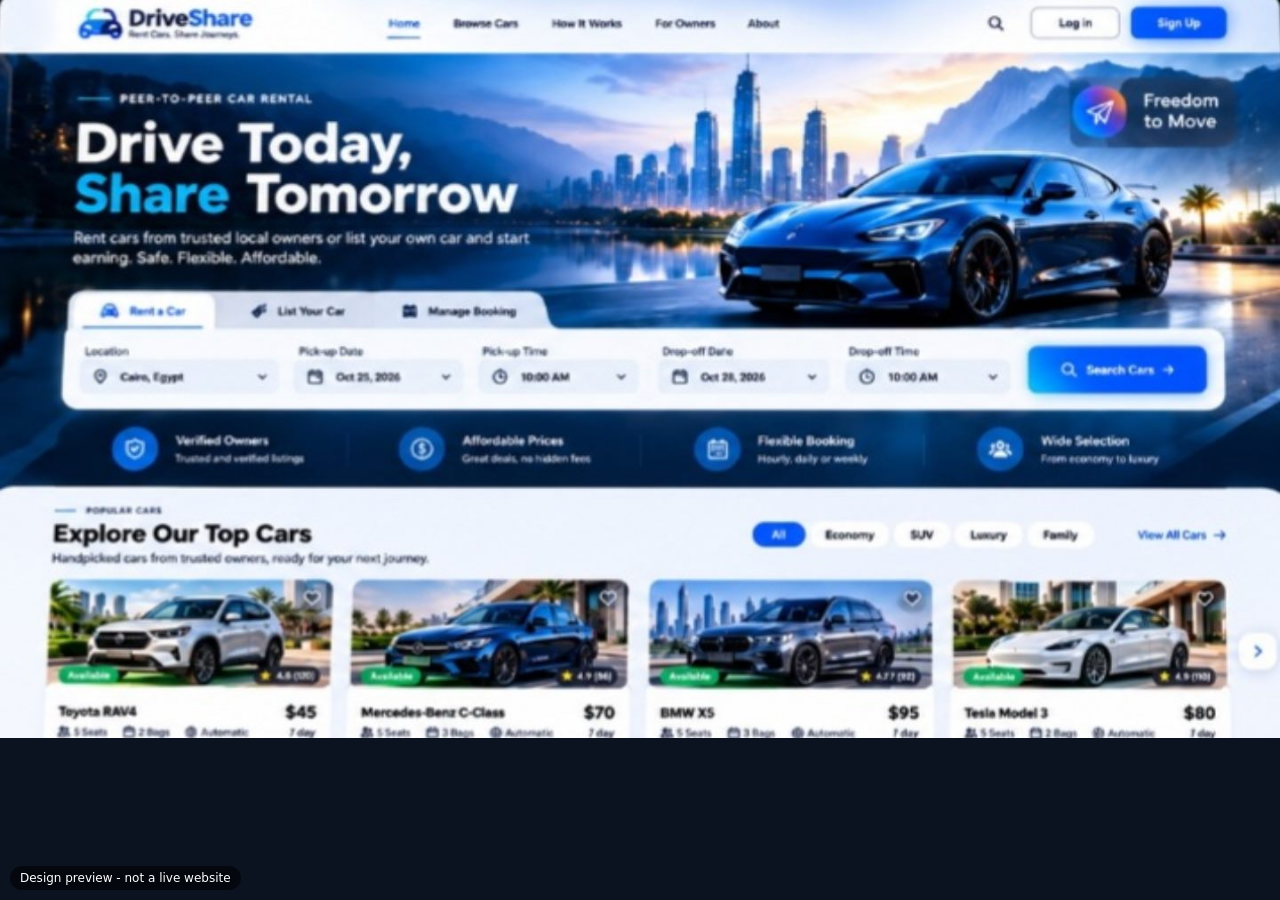
==== index.html @ 4bb9e788 "Design preview site" ====
<!doctype html>
<html lang="en"><head><meta charset="utf-8">
<meta name="viewport" content="width=device-width,initial-scale=1">
<meta name="robots" content="noindex,nofollow">
<title>DriveShare Preview</title>
<link rel="stylesheet" href="style.css">
</head><body>
<div id="stage"><img id="shot" alt="DriveShare page preview" draggable="false"><div id="spots"></div></div>
<div class="note">Design preview - not a live website</div>
<div id="toast">Preview only</div>
<script src="app.js"></script>
</body></html>
---- style.css ----
html,body{margin:0;background:#0b1220;min-height:100%}
#stage{position:relative;width:100%;max-width:1440px;margin:0 auto;line-height:0}
#shot{width:100%;height:auto;display:block;user-select:none}
#spots a{position:absolute;display:block;cursor:pointer;border-radius:6px;-webkit-tap-highlight-color:transparent}
#spots a:hover{background:rgba(37,99,235,.10)}
.note{position:fixed;left:10px;bottom:10px;font:12px/1 system-ui,sans-serif;color:#fff;background:rgba(0,0,0,.55);padding:6px 10px;border-radius:14px;pointer-events:none}
#toast{position:fixed;left:50%;bottom:48px;transform:translateX(-50%);font:14px/1 system-ui,sans-serif;background:#111827;color:#fff;padding:10px 16px;border-radius:8px;opacity:0;transition:opacity .2s;pointer-events:none}
#toast.on{opacity:1}
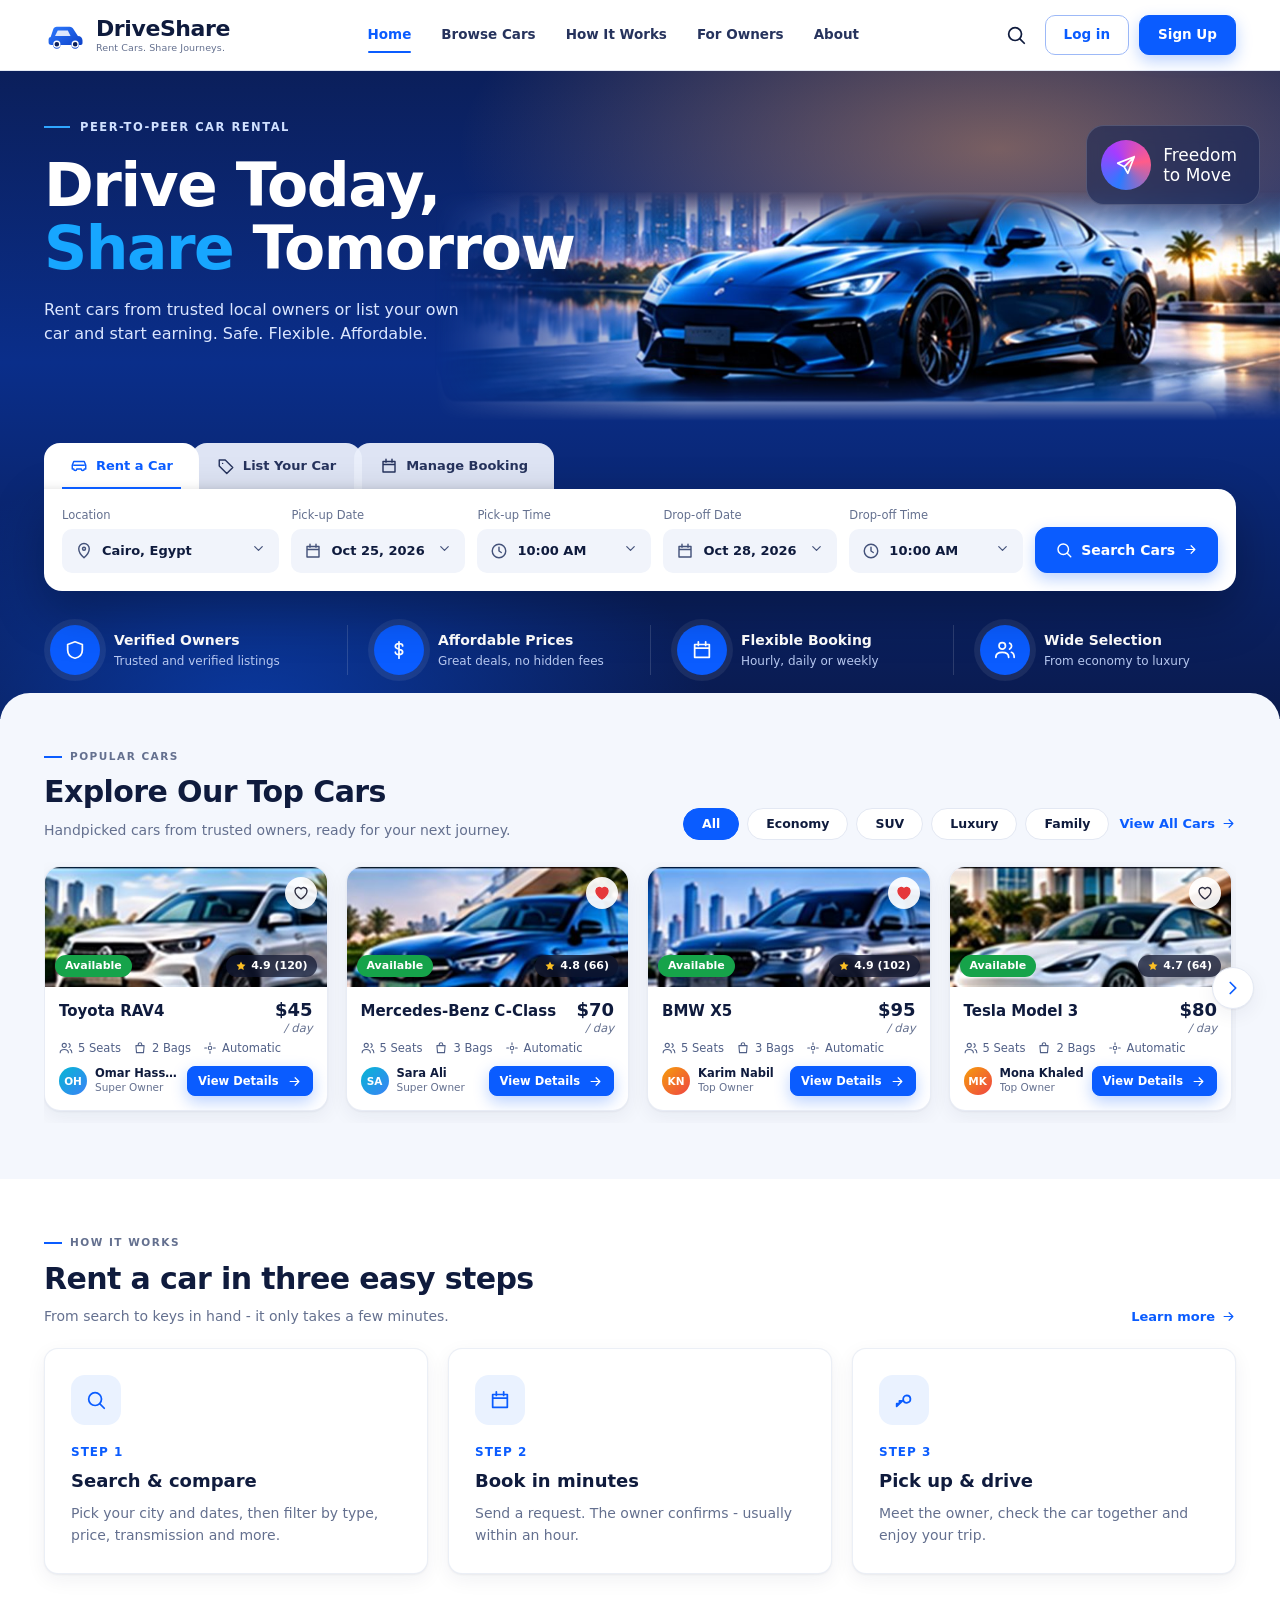
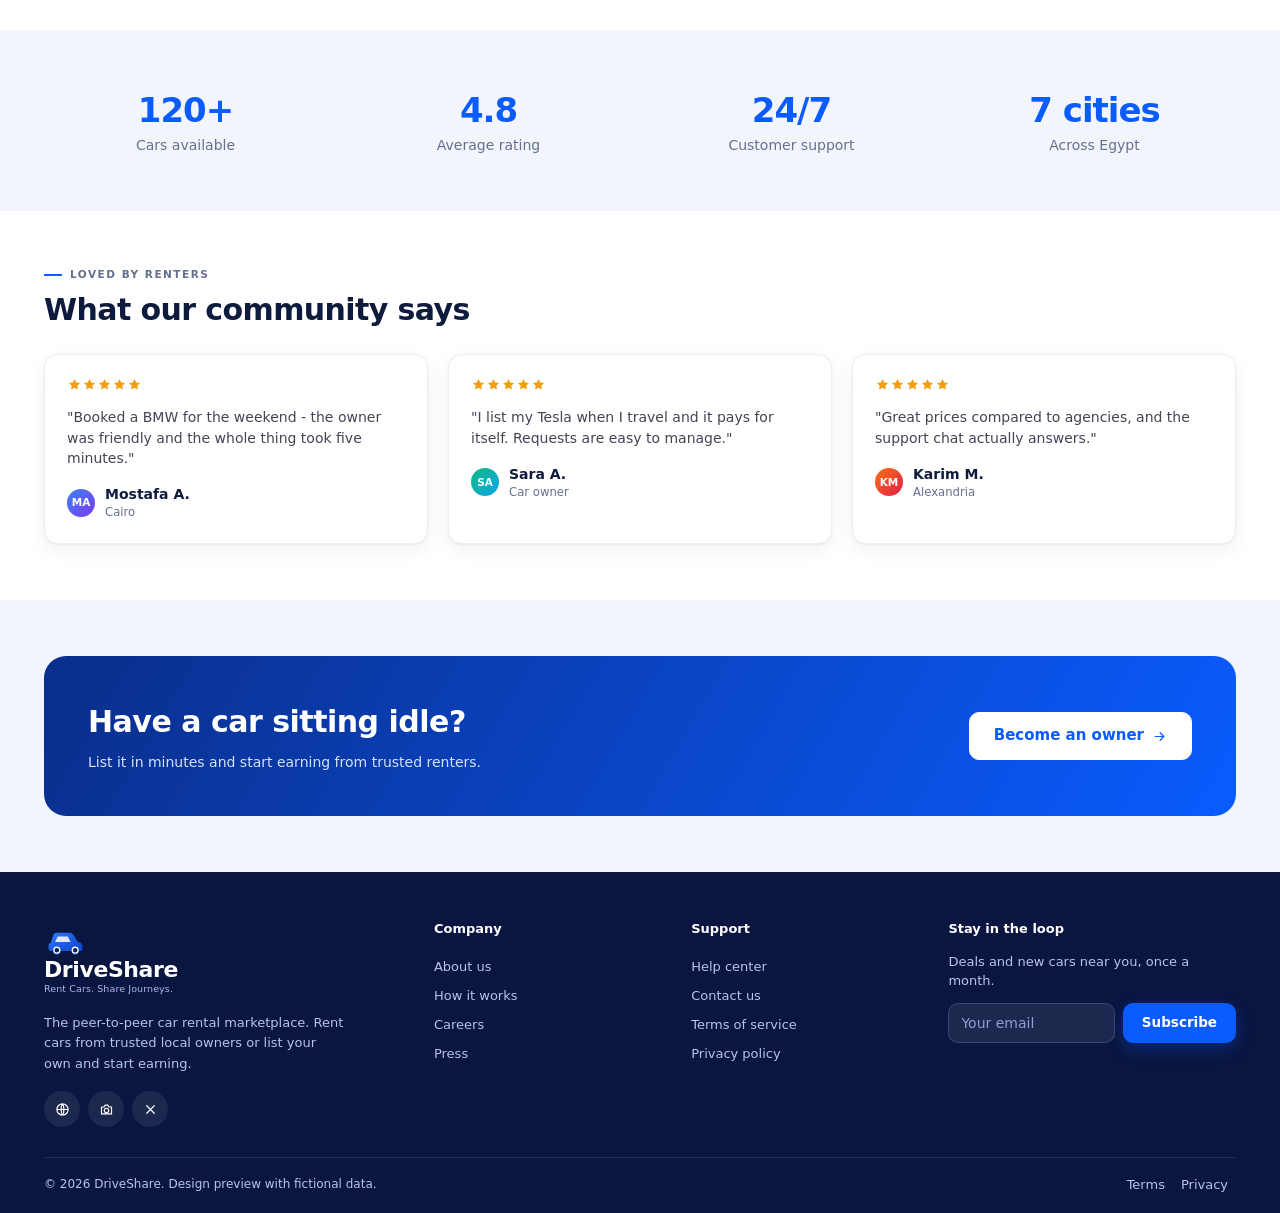
==== commit 12ed3948: "Rebuild as a working multi-page site (HTML/CSS/JS, fake data) Co-Authored-By: Claude Sonnet 5.5 <nor" ====
--- a/index.html
+++ b/index.html
@@ -1,12 +1,52 @@
 <!doctype html>
-<html lang="en"><head><meta charset="utf-8">
+<html lang="en">
+<head>
+<meta charset="utf-8">
 <meta name="viewport" content="width=device-width,initial-scale=1">
 <meta name="robots" content="noindex,nofollow">
-<title>DriveShare Preview</title>
-<link rel="stylesheet" href="style.css">
-</head><body>
-<div id="stage"><img id="shot" alt="DriveShare page preview" draggable="false"><div id="spots"></div></div>
-<div class="note">Design preview - not a live website</div>
-<div id="toast">Preview only</div>
-<script src="app.js"></script>
-</body></html>
+<title>Drive Today, Share Tomorrow | DriveShare</title>
+<meta name="description" content="Rent cars from trusted local owners or list your own car and start earning.">
+<link rel="icon" href="data:image/svg+xml,%3Csvg xmlns='http://www.w3.org/2000/svg' viewBox='0 0 32 32'%3E%3Crect width='32' height='32' rx='8' fill='%230a5cff'/%3E%3Cpath d='M6 19l2.2-6.2h15.6L26 19v4H6z' fill='%23fff'/%3E%3Ccircle cx='11' cy='23' r='2.6' fill='%230a5cff' stroke='%23fff' stroke-width='1.6'/%3E%3Ccircle cx='21' cy='23' r='2.6' fill='%230a5cff' stroke='%23fff' stroke-width='1.6'/%3E%3C/svg%3E">
+<link rel="stylesheet" href="assets/css/style.css">
+</head>
+<body data-page="home" data-layout="public" data-nav="home">
+<main id="main">
+<section class="hero"><div class="sky" aria-hidden="true"></div><div class="wrap in">
+<div class="eyebrow">PEER-TO-PEER CAR RENTAL</div>
+<h1>Drive Today,<br><em>Share</em> Tomorrow</h1>
+<p class="lead">Rent cars from trusted local owners or list your own car and start earning. Safe. Flexible. Affordable.</p>
+<div class="badge-fm" aria-hidden="true"><i><svg class="ic lg" viewBox="0 0 24 24" aria-hidden="true"><path d="M21 3L10 14M21 3l-7 18-4-7-7-4z"/></svg></i><span>Freedom<br>to Move</span></div>
+<div class="stab">
+<div class="tabs" role="tablist" aria-label="What would you like to do?">
+<button class="t on" role="tab" aria-selected="true" data-t="rent"><svg class="ic " viewBox="0 0 24 24" aria-hidden="true"><path d="M5 16H3v-5l2-5h14l2 5v5h-2M5 16a2 2 0 104 0m6 0a2 2 0 104 0M5 11h14M9 16h6"/></svg>Rent a Car</button>
+<button class="t" role="tab" aria-selected="false" data-t="list"><svg class="ic " viewBox="0 0 24 24" aria-hidden="true"><path d="M3 12V4h8l10 10-8 8zM7.5 8.5h.01"/></svg>List Your Car</button>
+<button class="t" role="tab" aria-selected="false" data-t="manage"><svg class="ic " viewBox="0 0 24 24" aria-hidden="true"><path d="M4 6h16v14H4zM4 10h16M8 3v4M16 3v4"/></svg>Manage Booking</button></div>
+<div class="sb" id="sb-rent"><form class="sbox" id="sbox" novalidate></form></div>
+<div class="sb" id="sb-list" hidden><form class="sbox" id="listform" novalidate style="grid-template-columns:1.4fr 1fr auto"><div class="fld"><label>Car make &amp; model</label><input class="inp" name="make" placeholder="e.g. Toyota Corolla"></div><div class="fld"><label>Daily price (USD)</label><input class="inp" name="price" type="number" placeholder="60"></div><button class="btn pri sbtn" type="submit">Continue <svg class="ic sm" viewBox="0 0 24 24" aria-hidden="true"><path d="M5 12h14M13 6l6 6-6 6"/></svg></button></form></div>
+<div class="sb" id="sb-manage" hidden><form class="sbox" id="manage" novalidate style="grid-template-columns:1.2fr 1.2fr auto"><div class="fld"><label>Booking reference</label><input class="inp" name="ref" placeholder="e.g. DS-2841"></div><div class="fld"><label>Last name</label><input class="inp" name="ln" placeholder="Samir"></div><button class="btn pri sbtn" type="submit">Find booking <svg class="ic sm" viewBox="0 0 24 24" aria-hidden="true"><path d="M5 12h14M13 6l6 6-6 6"/></svg></button></form></div>
+</div>
+<div class="feats">
+<div class="feat"><i><svg class="ic lg" viewBox="0 0 24 24" aria-hidden="true"><path d="M12 3l8 3v6c0 5-3.5 8-8 9-4.5-1-8-4-8-9V6z"/></svg></i><div><b>Verified Owners</b><small>Trusted and verified listings</small></div></div>
+<div class="feat"><i><svg class="ic lg" viewBox="0 0 24 24" aria-hidden="true"><path d="M12 3v18M16 7.5C16 6 14.2 5 12 5s-4 1-4 2.8c0 4.2 8 2.2 8 6.4 0 1.7-1.8 2.8-4 2.8s-4-1.1-4-2.6"/></svg></i><div><b>Affordable Prices</b><small>Great deals, no hidden fees</small></div></div>
+<div class="feat"><i><svg class="ic lg" viewBox="0 0 24 24" aria-hidden="true"><path d="M4 6h16v14H4zM4 10h16M8 3v4M16 3v4"/></svg></i><div><b>Flexible Booking</b><small>Hourly, daily or weekly</small></div></div>
+<div class="feat"><i><svg class="ic lg" viewBox="0 0 24 24" aria-hidden="true"><path d="M9 11a3.5 3.5 0 100-7 3.5 3.5 0 000 7zM2 20c0-3.5 3-5.5 7-5.5s7 2 7 5.5M17 4.5a3.5 3.5 0 010 6.5M19 14.5c2 .7 3 2.2 3 5.5"/></svg></i><div><b>Wide Selection</b><small>From economy to luxury</small></div></div></div>
+</div></section>
+<section class="sec" style="background:#f4f7fd;border-radius:30px 30px 0 0;margin-top:-26px;position:relative"><div class="wrap">
+<div class="sh"><div><div class="ey">POPULAR CARS</div><h2>Explore Our Top Cars</h2><p>Handpicked cars from trusted owners, ready for your next journey.</p></div>
+<div class="sp"><div class="chips" id="chips"><button class="chip on" data-c="All" aria-pressed="true">All</button><button class="chip" data-c="Economy" aria-pressed="false">Economy</button><button class="chip" data-c="SUV" aria-pressed="false">SUV</button><button class="chip" data-c="Luxury" aria-pressed="false">Luxury</button><button class="chip" data-c="Family" aria-pressed="false">Family</button></div><a class="lnk" href="cars.html">View All Cars <svg class="ic sm" viewBox="0 0 24 24" aria-hidden="true"><path d="M5 12h14M13 6l6 6-6 6"/></svg></a></div></div>
+<div class="car-scroll"><div class="cscroll" id="cs"></div><button class="cnext" id="cnext" aria-label="Next cars"><svg class="ic lg" viewBox="0 0 24 24" aria-hidden="true"><path d="M9 18l6-6-6-6"/></svg></button></div>
+</div></section>
+<section class="sec white"><div class="wrap"><div class="sh"><div><div class="ey">HOW IT WORKS</div><h2>Rent a car in three easy steps</h2><p>From search to keys in hand - it only takes a few minutes.</p></div><div class="sp"><a class="lnk" href="how-it-works.html">Learn more <svg class="ic sm" viewBox="0 0 24 24" aria-hidden="true"><path d="M5 12h14M13 6l6 6-6 6"/></svg></a></div></div>
+<div class="steps"><div class="card step"><i><svg class="ic lg" viewBox="0 0 24 24" aria-hidden="true"><path d="M11 18a7 7 0 100-14 7 7 0 000 14zM21 21l-5-5"/></svg></i><span class="n">STEP 1</span><h3>Search &amp; compare</h3><p>Pick your city and dates, then filter by type, price, transmission and more.</p></div><div class="card step"><i><svg class="ic lg" viewBox="0 0 24 24" aria-hidden="true"><path d="M4 6h16v14H4zM4 10h16M8 3v4M16 3v4"/></svg></i><span class="n">STEP 2</span><h3>Book in minutes</h3><p>Send a request. The owner confirms - usually within an hour.</p></div><div class="card step"><i><svg class="ic lg" viewBox="0 0 24 24"><path d="M15 7a4 4 0 11-3.8 5.2L4 19v-3h3v-3h3l1.2-1.2A4 4 0 0115 7z"/></svg></i><span class="n">STEP 3</span><h3>Pick up &amp; drive</h3><p>Meet the owner, check the car together and enjoy your trip.</p></div></div></div></section>
+<section class="sec"><div class="wrap"><div class="stats4"><div><b>120+</b><span>Cars available</span></div><div><b>4.8</b><span>Average rating</span></div><div><b>24/7</b><span>Customer support</span></div><div><b>7 cities</b><span>Across Egypt</span></div></div></div></section>
+<section class="sec white"><div class="wrap"><div class="sh"><div><div class="ey">LOVED BY RENTERS</div><h2>What our community says</h2></div></div><div class="tgrid">
+<div class="card tm"><div class="stars"><svg class="ic f sm" viewBox="0 0 24 24" aria-hidden="true"><path d="M12 3l2.7 5.7 6.3.8-4.6 4.3 1.2 6.2L12 17l-5.6 3 1.2-6.2L3 9.5l6.3-.8z"/></svg><svg class="ic f sm" viewBox="0 0 24 24" aria-hidden="true"><path d="M12 3l2.7 5.7 6.3.8-4.6 4.3 1.2 6.2L12 17l-5.6 3 1.2-6.2L3 9.5l6.3-.8z"/></svg><svg class="ic f sm" viewBox="0 0 24 24" aria-hidden="true"><path d="M12 3l2.7 5.7 6.3.8-4.6 4.3 1.2 6.2L12 17l-5.6 3 1.2-6.2L3 9.5l6.3-.8z"/></svg><svg class="ic f sm" viewBox="0 0 24 24" aria-hidden="true"><path d="M12 3l2.7 5.7 6.3.8-4.6 4.3 1.2 6.2L12 17l-5.6 3 1.2-6.2L3 9.5l6.3-.8z"/></svg><svg class="ic f sm" viewBox="0 0 24 24" aria-hidden="true"><path d="M12 3l2.7 5.7 6.3.8-4.6 4.3 1.2 6.2L12 17l-5.6 3 1.2-6.2L3 9.5l6.3-.8z"/></svg></div><p style="margin-top:10px">"Booked a BMW for the weekend - the owner was friendly and the whole thing took five minutes."</p><div class="w"><span class="av s" style="background:linear-gradient(135deg,#3b82f6,#7c3aed)">MA</span><div><b>Mostafa A.</b><small>Cairo</small></div></div></div>
+<div class="card tm"><div class="stars"><svg class="ic f sm" viewBox="0 0 24 24" aria-hidden="true"><path d="M12 3l2.7 5.7 6.3.8-4.6 4.3 1.2 6.2L12 17l-5.6 3 1.2-6.2L3 9.5l6.3-.8z"/></svg><svg class="ic f sm" viewBox="0 0 24 24" aria-hidden="true"><path d="M12 3l2.7 5.7 6.3.8-4.6 4.3 1.2 6.2L12 17l-5.6 3 1.2-6.2L3 9.5l6.3-.8z"/></svg><svg class="ic f sm" viewBox="0 0 24 24" aria-hidden="true"><path d="M12 3l2.7 5.7 6.3.8-4.6 4.3 1.2 6.2L12 17l-5.6 3 1.2-6.2L3 9.5l6.3-.8z"/></svg><svg class="ic f sm" viewBox="0 0 24 24" aria-hidden="true"><path d="M12 3l2.7 5.7 6.3.8-4.6 4.3 1.2 6.2L12 17l-5.6 3 1.2-6.2L3 9.5l6.3-.8z"/></svg><svg class="ic f sm" viewBox="0 0 24 24" aria-hidden="true"><path d="M12 3l2.7 5.7 6.3.8-4.6 4.3 1.2 6.2L12 17l-5.6 3 1.2-6.2L3 9.5l6.3-.8z"/></svg></div><p style="margin-top:10px">"I list my Tesla when I travel and it pays for itself. Requests are easy to manage."</p><div class="w"><span class="av s" style="background:linear-gradient(135deg,#10b981,#0ea5e9)">SA</span><div><b>Sara A.</b><small>Car owner</small></div></div></div>
+<div class="card tm"><div class="stars"><svg class="ic f sm" viewBox="0 0 24 24" aria-hidden="true"><path d="M12 3l2.7 5.7 6.3.8-4.6 4.3 1.2 6.2L12 17l-5.6 3 1.2-6.2L3 9.5l6.3-.8z"/></svg><svg class="ic f sm" viewBox="0 0 24 24" aria-hidden="true"><path d="M12 3l2.7 5.7 6.3.8-4.6 4.3 1.2 6.2L12 17l-5.6 3 1.2-6.2L3 9.5l6.3-.8z"/></svg><svg class="ic f sm" viewBox="0 0 24 24" aria-hidden="true"><path d="M12 3l2.7 5.7 6.3.8-4.6 4.3 1.2 6.2L12 17l-5.6 3 1.2-6.2L3 9.5l6.3-.8z"/></svg><svg class="ic f sm" viewBox="0 0 24 24" aria-hidden="true"><path d="M12 3l2.7 5.7 6.3.8-4.6 4.3 1.2 6.2L12 17l-5.6 3 1.2-6.2L3 9.5l6.3-.8z"/></svg><svg class="ic f sm" viewBox="0 0 24 24" aria-hidden="true"><path d="M12 3l2.7 5.7 6.3.8-4.6 4.3 1.2 6.2L12 17l-5.6 3 1.2-6.2L3 9.5l6.3-.8z"/></svg></div><p style="margin-top:10px">"Great prices compared to agencies, and the support chat actually answers."</p><div class="w"><span class="av s" style="background:linear-gradient(135deg,#f97316,#e11d48)">KM</span><div><b>Karim M.</b><small>Alexandria</small></div></div></div></div></div></section>
+<section class="sec"><div class="wrap"><div class="cta"><div><h2>Have a car sitting idle?</h2><p>List it in minutes and start earning from trusted renters.</p></div><a class="btn lg" href="owners.html">Become an owner <svg class="ic sm" viewBox="0 0 24 24" aria-hidden="true"><path d="M5 12h14M13 6l6 6-6 6"/></svg></a></div></div></section>
+</main>
+<script src="assets/js/data.js"></script>
+<script src="assets/js/app.js"></script>
+<script src="assets/js/pages.js"></script>
+</body>
+</html>
--- a/assets/css/style.css
+++ b/assets/css/style.css
@@ -0,0 +1,278 @@
+:root{--blue:#0a5cff;--blue2:#2f7bff;--navy:#0a1a4d;--navy2:#0d2468;--ink:#0f1b3d;--muted:#64708f;--line:#e3e8f3;--bg:#f2f5fc;--card:#fff;--green:#16a34a;--red:#e5383b;--amber:#f59e0b;--r:14px;--sh:0 1px 2px rgba(16,27,61,.05),0 6px 20px rgba(16,27,61,.06);--font:"Segoe UI",Inter,system-ui,-apple-system,Roboto,Helvetica,Arial,sans-serif}
+*{box-sizing:border-box}html{-webkit-text-size-adjust:100%}
+body{margin:0;font:14px/1.45 var(--font);color:var(--ink);background:var(--bg);min-height:100vh;display:flex;flex-direction:column}
+a{color:inherit;text-decoration:none}img{max-width:100%;display:block}button{font:inherit;color:inherit;cursor:pointer}
+input,select,textarea{font:inherit;color:inherit}
+h1,h2,h3,h4,p{margin:0}
+.ic{width:18px;height:18px;flex:none;stroke:currentColor;fill:none;stroke-width:1.9;stroke-linecap:round;stroke-linejoin:round}
+.ic.f{fill:currentColor;stroke:none;color:#f59e0b}.ic.sm{width:15px;height:15px}.ic.lg{width:22px;height:22px}
+:focus-visible{outline:2px solid var(--blue);outline-offset:2px}
+.sr{position:absolute;width:1px;height:1px;overflow:hidden;clip:rect(0 0 0 0)}
+.wrap{width:100%;max-width:1240px;margin:0 auto;padding:0 24px}
+main{flex:1}
+/* buttons */
+.btn{display:inline-flex;align-items:center;justify-content:center;gap:8px;height:40px;padding:0 18px;border-radius:10px;border:1px solid var(--line);background:#fff;font-weight:600;font-size:13.5px;transition:.15s;white-space:nowrap}
+.btn:hover{border-color:#c6d2ee;background:#f7f9ff;transform:translateY(-1px)}.btn:active{transform:none}
+.btn.pri{background:var(--blue);border-color:var(--blue);color:#fff;box-shadow:0 6px 16px rgba(10,92,255,.28)}.btn.pri:hover{background:#064ee0}
+.btn.out{border-color:#9db9f7;color:var(--blue);background:#fff}.btn.out:hover{background:#eef4ff}
+.btn.dng{background:#fff0f0;border-color:#ffc9c9;color:var(--red)}.btn.dng:hover{background:#ffe3e3}
+.btn.sm{height:32px;padding:0 12px;font-size:12.5px;border-radius:8px}.btn.lg{height:48px;font-size:15px;padding:0 24px}.btn.blk{width:100%}
+.btn[disabled],.btn.dis{opacity:.5;pointer-events:none}
+.ibtn{width:38px;height:38px;border-radius:10px;border:0;background:transparent;display:grid;place-items:center;position:relative;transition:.15s;color:inherit}.ibtn:hover{background:rgba(120,140,190,.16)}
+.dot{position:absolute;top:7px;right:8px;width:8px;height:8px;border-radius:50%;background:var(--red);border:2px solid #fff}
+.pill{display:inline-flex;align-items:center;gap:6px;padding:3px 10px;border-radius:99px;font-size:12px;font-weight:600}
+.pill.green{background:#e6f8ec;color:#15803d}.pill.amber{background:#fff4dc;color:#b45309}.pill.blue{background:#e6efff;color:#0a4fd6}.pill.red{background:#ffe9e9;color:#c62828}.pill.gray{background:#eceff6;color:#5a6785}
+.card{background:var(--card);border-radius:var(--r);box-shadow:var(--sh);border:1px solid rgba(227,232,243,.7)}
+.logo{display:flex;align-items:center;gap:8px;font-weight:800;line-height:1}.logo b{font-size:22px;letter-spacing:-.4px;display:block}.logo small{display:block;font-size:9.5px;font-weight:500;color:var(--muted);margin-top:3px;letter-spacing:.1px}
+.logo svg{width:44px;height:32px}
+.logo.w b{color:#fff}.logo.w small{color:#a9bbe8}
+/* forms */
+.fld{display:flex;flex-direction:column;gap:6px;min-width:0}.fld>label,.lbl{font-size:12px;color:var(--muted);font-weight:500}
+.inp,.sel{width:100%;height:42px;border:1px solid var(--line);border-radius:10px;background:#fff;padding:0 12px;transition:.15s;outline:0}
+textarea.inp{height:auto;padding:10px 12px;resize:vertical;min-height:90px}
+.inp:focus,.sel:focus{border-color:var(--blue);box-shadow:0 0 0 3px rgba(10,92,255,.14)}
+.sel{appearance:none;-webkit-appearance:none;padding-right:34px;background:#fff url("data:image/svg+xml,%3Csvg xmlns='http://www.w3.org/2000/svg' width='14' height='14' viewBox='0 0 24 24' fill='none' stroke='%2364708f' stroke-width='2.4' stroke-linecap='round' stroke-linejoin='round'%3E%3Cpath d='m6 9 6 6 6-6'/%3E%3C/svg%3E") no-repeat right 12px center;cursor:pointer}
+.inp.err,.sel.err{border-color:var(--red);box-shadow:0 0 0 3px rgba(229,56,61,.12)}
+.ferr{color:var(--red);font-size:12px;min-height:0}
+.fok{color:var(--green);font-size:12px}
+.fgrid{display:grid;grid-template-columns:1fr 1fr;gap:14px}
+.chk{display:flex;align-items:center;gap:9px;cursor:pointer;font-size:13px;user-select:none}
+.chk input{appearance:none;-webkit-appearance:none;width:17px;height:17px;border:1.5px solid #b7c3e0;border-radius:5px;background:#fff;display:grid;place-items:center;margin:0;cursor:pointer;transition:.12s;flex:none}
+.chk input:checked{background:var(--blue);border-color:var(--blue)}.chk input:checked::after{content:"";width:9px;height:5px;border:2px solid #fff;border-top:0;border-right:0;transform:rotate(-45deg) translate(1px,-1px)}
+.chk .n{margin-left:auto;color:#9aa5c0;font-size:12px}
+.sw{position:relative;width:42px;height:24px;flex:none}.sw input{position:absolute;inset:0;opacity:0;cursor:pointer;margin:0;z-index:1}
+.sw i{position:absolute;inset:0;background:#cdd5e8;border-radius:99px;transition:.2s}.sw i::after{content:"";position:absolute;left:3px;top:3px;width:18px;height:18px;border-radius:50%;background:#fff;transition:.2s;box-shadow:0 1px 3px rgba(0,0,0,.25)}
+.sw input:checked+i{background:var(--blue)}.sw input:checked+i::after{transform:translateX(18px)}
+.sw input:focus-visible+i{outline:2px solid var(--blue);outline-offset:2px}
+/* public header */
+.hdr{position:sticky;top:0;z-index:50;background:rgba(255,255,255,.96);backdrop-filter:blur(8px);border-bottom:1px solid var(--line)}
+.hdr .wrap{display:flex;align-items:center;gap:28px;height:70px}
+.nav{display:flex;gap:30px;margin:0 auto;font-weight:600;font-size:13.5px}
+.nav a{position:relative;padding:24px 0;color:#26335d;transition:.15s}.nav a:hover{color:var(--blue)}
+.nav a.on{color:var(--blue)}.nav a.on::after{content:"";position:absolute;left:0;right:0;bottom:16px;height:2px;background:var(--blue);border-radius:2px}
+.hact{display:flex;align-items:center;gap:10px}
+.hsearch{position:relative;width:300px}.hsearch .inp{height:38px;border-radius:10px;background:#eef2fb;border-color:transparent;padding-left:38px;font-size:13px}.hsearch>span{position:absolute;left:12px;top:0;bottom:0;display:flex;align-items:center;color:#52608a;pointer-events:none;z-index:1}
+.sug{position:absolute;left:0;right:0;top:44px;background:#fff;border:1px solid var(--line);border-radius:12px;box-shadow:0 14px 40px rgba(16,27,61,.18);z-index:80;overflow:hidden;display:none;min-width:300px}
+.sug.on{display:block}.sug a,.sug .em{display:flex;align-items:center;gap:10px;padding:10px 14px;font-size:13px}.sug a:hover,.sug a.hl{background:#eef4ff}.sug .em{color:var(--muted)}.sug small{margin-left:auto;color:var(--muted)}.sug h6{margin:0;padding:8px 14px 2px;font-size:11px;text-transform:uppercase;color:#8a96b3;letter-spacing:.5px}
+.me{display:flex;align-items:center;gap:10px;padding:4px 6px;border-radius:10px;border:0;background:transparent;text-align:left}.me:hover{background:#f0f4fc}
+.me b{display:block;font-size:13px;line-height:1.15}.me small{display:block;font-size:11px;color:var(--muted)}
+.av{width:38px;height:38px;border-radius:50%;display:grid;place-items:center;color:#fff;font-weight:700;font-size:13px;flex:none;background:linear-gradient(135deg,#3b82f6,#7c3aed)}
+.av.s{width:28px;height:28px;font-size:10.5px}.av.l{width:64px;height:64px;font-size:22px}
+.pop{position:absolute;right:0;top:48px;width:260px;background:#fff;border:1px solid var(--line);border-radius:14px;box-shadow:0 14px 40px rgba(16,27,61,.18);z-index:90;display:none;overflow:hidden;color:var(--ink)}
+.pop.on{display:block;animation:pop .14s ease}@keyframes pop{from{opacity:0;transform:translateY(-4px)}}
+.pop a,.pop button.mi{display:flex;align-items:center;gap:10px;width:100%;padding:10px 14px;border:0;background:none;text-align:left;font-size:13px}.pop a:hover,.pop button.mi:hover{background:#f0f4fc}
+.pop hr{border:0;border-top:1px solid var(--line);margin:4px 0}
+.pop .ph{padding:12px 14px;font-weight:700;display:flex;justify-content:space-between}
+.pop .nt{display:flex;gap:10px;padding:10px 14px;font-size:13px;border-top:1px solid var(--line);cursor:pointer}.pop .nt:hover{background:#f6f8fe}.pop .nt.un{background:#f1f6ff}.pop .nt small{display:block;color:var(--muted);font-size:11.5px}
+.rel{position:relative}
+.burger{display:none}
+/* hero */
+.hero{position:relative;color:#fff;background:linear-gradient(180deg,#0b1f5b 0%,#0a2e8a 45%,#0a1a4d 100%);overflow:hidden;isolation:isolate}
+.hero::before{content:"";position:absolute;inset:0;background:radial-gradient(900px 380px at 78% 12%,rgba(255,168,92,.45),transparent 60%),radial-gradient(700px 400px at 20% 100%,rgba(10,92,255,.45),transparent 65%);z-index:-2}
+.hero .sky{position:absolute;right:0;top:120px;width:66%;aspect-ratio:3.68/1;z-index:-1;background:url(../img/hero-car.jpg) center/100% 100% no-repeat;-webkit-mask-image:linear-gradient(90deg,transparent 0,#000 30%),linear-gradient(180deg,transparent 0,#000 18%,#000 80%,transparent 100%);-webkit-mask-composite:source-in;mask-image:linear-gradient(90deg,transparent 0,#000 30%),linear-gradient(180deg,transparent 0,#000 18%,#000 80%,transparent 100%);mask-composite:intersect}
+.hero .in{padding-top:48px;min-height:540px;position:relative}
+.eyebrow{display:flex;align-items:center;gap:10px;font-size:11.5px;letter-spacing:1.5px;font-weight:700;color:#cfe0ff;margin-bottom:18px}.eyebrow::before{content:"";width:26px;height:2px;background:#2fa6ff}
+.hero h1{font-size:60px;line-height:1.05;letter-spacing:-1.5px;font-weight:800;max-width:620px}.hero h1 em{font-style:normal;color:#17a6ff}
+.hero p.lead{margin-top:18px;max-width:430px;font-size:16px;color:#dbe6ff;line-height:1.55}
+.badge-fm{position:absolute;right:0;top:54px;display:flex;align-items:center;gap:12px;background:rgba(17,33,82,.55);border:1px solid rgba(255,255,255,.16);backdrop-filter:blur(8px);padding:14px 22px 14px 14px;border-radius:18px;font-size:17px;line-height:1.2;font-weight:500}
+.badge-fm i{width:50px;height:50px;border-radius:50%;background:conic-gradient(from 200deg,#2d7bff,#a63cff,#ff5c8a,#2d7bff);display:grid;place-items:center}
+.stab{position:relative;margin-top:96px}
+.tabs{display:flex}.tabs .t{display:flex;align-items:center;gap:8px;padding:0 26px;height:46px;border:0;background:rgba(235,241,252,.94);color:#26335d;font-weight:600;font-size:13px;border-radius:16px 16px 0 0;margin-right:-8px;transition:.15s;box-shadow:inset 0 -8px 12px -10px rgba(0,0,0,.18)}
+.tabs .t:hover{background:#fff}.tabs .t.on{background:#fff;color:var(--blue);z-index:2;position:relative}.tabs .t.on::after{content:"";position:absolute;left:18px;right:18px;bottom:0;height:2px;background:var(--blue)}
+.sbox{background:#fff;border-radius:0 18px 18px 18px;padding:18px 18px 18px;display:grid;grid-template-columns:1.25fr 1fr 1fr 1fr 1fr 1.05fr;gap:12px;box-shadow:0 20px 50px rgba(0,0,0,.28);color:var(--ink);align-items:end;position:relative;z-index:1}
+.sbox .ff{display:flex;flex-direction:column;gap:5px;min-width:0;position:relative}.sbox .ff>span{font-size:11.5px;color:var(--muted)}
+.dd{display:flex;align-items:center;gap:9px;height:44px;border-radius:10px;background:#f1f4fb;padding:0 12px;font-weight:600;font-size:13px;border:1px solid transparent;width:100%;text-align:left;transition:.15s;position:relative}
+.dd:hover{background:#e9eefb}.dd.open{border-color:var(--blue);background:#fff}.dd .ic{color:#44527a}.dd .cv{margin-left:auto;color:#64708f}
+.dd select{position:absolute;inset:0;opacity:0;cursor:pointer;width:100%;font-size:16px}
+.dd .v{flex:1;overflow:hidden;text-overflow:ellipsis;white-space:nowrap}
+.sbtn{height:46px;border-radius:12px;font-size:14px;background:linear-gradient(180deg,#2b7bff,#0a5cff)}
+.feats{display:grid;grid-template-columns:repeat(4,1fr);gap:20px;padding:34px 0 44px}
+.feat{display:flex;align-items:center;gap:14px;padding:0 6px}.feat+.feat{border-left:1px solid rgba(255,255,255,.14);padding-left:26px}
+.feat i{width:50px;height:50px;border-radius:50%;background:#0a5cff;display:grid;place-items:center;flex:none;box-shadow:0 0 0 6px rgba(255,255,255,.07)}.feat b{display:block;font-size:14px}.feat small{color:#b7c8f0;font-size:12px}
+/* sections */
+.sec{padding:56px 0}.sec.white{background:#fff}
+.sh{display:flex;align-items:flex-end;gap:16px;margin-bottom:22px;flex-wrap:wrap}
+.sh .ey{font-size:10.5px;letter-spacing:1.5px;color:var(--muted);font-weight:700;display:flex;align-items:center;gap:8px;margin-bottom:6px}.sh .ey::before{content:"";width:18px;height:2px;background:var(--blue)}
+.sh h2{font-size:30px;letter-spacing:-.6px;font-weight:800}.sh p{color:var(--muted);margin-top:6px;font-size:14px}
+.sh .sp{margin-left:auto;display:flex;align-items:center;gap:10px;flex-wrap:wrap}
+.chips{display:flex;gap:8px;flex-wrap:wrap}.chip{height:32px;padding:0 18px;border-radius:99px;background:#fff;border:1px solid var(--line);font-size:12.5px;font-weight:600;transition:.15s}.chip:hover{border-color:#9db9f7;color:var(--blue)}.chip.on{background:var(--blue);border-color:var(--blue);color:#fff}
+.lnk{color:var(--blue);font-weight:700;font-size:13px;display:inline-flex;align-items:center;gap:6px;background:none;border:0;padding:0}.lnk:hover{text-decoration:underline}
+.car-scroll{position:relative}
+.cgrid{display:grid;grid-template-columns:repeat(4,1fr);gap:18px}
+.cscroll{display:flex;gap:18px;overflow-x:auto;scroll-snap-type:x mandatory;scroll-behavior:smooth;padding:4px 2px 12px;scrollbar-width:none}.cscroll::-webkit-scrollbar{display:none}.cscroll .cc{flex:0 0 calc((100% - 54px)/4);scroll-snap-align:start}
+.cnext{position:absolute;right:-18px;top:105px;width:42px;height:42px;border-radius:50%;background:#fff;border:1px solid var(--line);box-shadow:var(--sh);display:grid;place-items:center;color:var(--blue);z-index:3}
+.cnext:hover{background:#eef4ff}
+.cc{background:#fff;border-radius:16px;box-shadow:var(--sh);border:1px solid rgba(227,232,243,.8);overflow:hidden;display:flex;flex-direction:column;transition:.18s;position:relative}
+.cc:hover{transform:translateY(-3px);box-shadow:0 14px 34px rgba(16,27,61,.14)}
+.cc .ph{position:relative;aspect-ratio:2.35/1;overflow:hidden;background:#dfe6f6;display:block}.cc .ph img{width:100%;height:100%;object-fit:cover;transition:.4s}.cc:hover .ph img{transform:scale(1.04)}
+.cc .av-b{position:absolute;left:10px;bottom:10px;background:#16a34a;color:#fff;font-size:11px;font-weight:700;padding:3px 10px;border-radius:99px}.cc .av-b.am{background:#f97316}
+.cc .rt{position:absolute;right:10px;bottom:10px;background:rgba(14,22,48,.72);color:#fff;font-size:11px;font-weight:600;padding:3px 9px;border-radius:99px;display:flex;align-items:center;gap:4px;backdrop-filter:blur(4px)}.cc .rt .ic{color:#fbbf24;width:12px;height:12px}
+.cc .fav{position:absolute;right:10px;top:10px;width:32px;height:32px;border-radius:50%;background:rgba(255,255,255,.92);border:0;display:grid;place-items:center;color:#334;transition:.15s;z-index:2}.cc .fav:hover{transform:scale(1.1)}.cc .fav.on{color:#e5383b}.cc .fav.on .ic{fill:currentColor}
+.cc .bd{padding:14px 14px 14px;display:flex;flex-direction:column;gap:10px;flex:1}
+.cc .tp{display:flex;justify-content:space-between;align-items:flex-start;gap:8px}.cc .pr{display:flex;flex-direction:column;align-items:flex-end;line-height:1.05;flex:none}.cc .pr small{margin:2px 0 0;font-size:10.5px}.cc .tp a{font-weight:700;font-size:15px}.cc .tp a:hover{color:var(--blue)}.cc .tp b{font-size:18px}.cc .tp small{color:var(--muted);font-size:11.5px;font-style:italic}
+.spec{display:flex;gap:12px;color:#516087;font-size:11.5px;flex-wrap:wrap}.spec span{display:inline-flex;align-items:center;gap:5px}.spec .ic{width:14px;height:14px}
+.cc .ft{display:flex;align-items:center;gap:6px;margin-top:auto}.cc .ft .btn{padding:0 10px;font-size:11.5px;height:30px}.cc .ow{display:flex;align-items:center;gap:8px;min-width:0;flex:1;overflow:hidden}.cc .ow>div{min-width:0;overflow:hidden}.cc .ow small{display:block;white-space:nowrap;overflow:hidden;text-overflow:ellipsis}.cc .ft .btn{flex:none}.cc .ow b{display:block;font-size:11.5px;line-height:1.1;white-space:nowrap;overflow:hidden;text-overflow:ellipsis}.cc .ow small{font-size:10.5px;color:var(--muted)}
+/* browse page */
+.bhero{background:linear-gradient(90deg,#0b1f5b,#0a2e8a 60%,#0a1a4d);color:#fff;position:relative;overflow:hidden;isolation:isolate}
+.bhero::before{content:"";position:absolute;inset:0;background:radial-gradient(700px 280px at 78% 0,rgba(255,150,80,.45),transparent 60%);z-index:-2}
+.bhero .sky{position:absolute;right:0;top:20px;width:56%;aspect-ratio:3.68/1;z-index:-1;background:url(../img/hero-car.jpg) center/100% 100% no-repeat;-webkit-mask-image:linear-gradient(90deg,transparent 0,#000 45%);mask-image:linear-gradient(90deg,transparent 0,#000 45%)}
+.bhero .in{padding-top:38px;padding-bottom:26px}.bhero h1{font-size:40px;letter-spacing:-1px;font-weight:800}.bhero h1 em{font-style:normal;color:#17a6ff}.bhero p{max-width:380px;margin-top:10px;color:#dbe6ff}
+.bhero .sbox{border-radius:16px;margin-top:22px;grid-template-columns:1.2fr 1fr 1fr 1fr 1fr .9fr;box-shadow:0 16px 40px rgba(0,0,0,.3)}
+.layout{display:grid;grid-template-columns:262px minmax(0,1fr);gap:22px;padding:22px 0 50px;align-items:start}.layout>*{min-width:0}
+.filters{padding:20px 18px;position:sticky;top:90px}
+.filters .fh{display:flex;justify-content:space-between;align-items:center;margin-bottom:12px}.filters h3{font-size:18px}.filters h4{font-size:13px;margin:18px 0 10px}
+.filters .chk{padding:5px 0}.filters .chk .ic{color:#64708f;width:15px;height:15px}
+.range{position:relative;height:30px;margin:6px 6px 0}.range .tr{position:absolute;left:0;right:0;top:13px;height:4px;border-radius:4px;background:#dbe5fb}.range .fl{position:absolute;top:13px;height:4px;background:var(--blue);border-radius:4px}
+.range input{position:absolute;left:-6px;right:-6px;width:calc(100% + 12px);top:5px;height:20px;margin:0;appearance:none;-webkit-appearance:none;background:none;pointer-events:none}
+.range input::-webkit-slider-thumb{-webkit-appearance:none;pointer-events:auto;width:18px;height:18px;border-radius:50%;background:var(--blue);border:3px solid #fff;box-shadow:0 1px 5px rgba(10,92,255,.5);cursor:grab}
+.rl{display:flex;justify-content:space-between;color:#7482a6;font-size:11px;margin-top:4px}
+.rh{padding:18px 20px;display:flex;align-items:center;gap:14px;flex-wrap:wrap}.rh h2{font-size:21px;font-weight:800}.rh p{color:var(--muted);font-size:12px;margin-top:2px}
+.rh .sp{margin-left:auto;display:flex;align-items:center;gap:10px;font-size:12.5px;color:var(--muted)}
+.rh .sel{width:158px;height:38px;color:var(--ink);font-weight:600;font-size:13px}
+.vt{display:flex;gap:6px}.vt .btn{height:38px}.vt .btn.on{background:var(--blue);color:#fff;border-color:var(--blue)}
+.res{margin-top:16px}.res .cgrid{grid-template-columns:repeat(4,1fr)}
+.cgrid.list{grid-template-columns:1fr}.cgrid.list .cc{flex-direction:row}.cgrid.list .cc .ph{width:300px;aspect-ratio:auto;flex:none}
+.pg{display:flex;align-items:center;gap:10px;margin-top:18px;flex-wrap:wrap}.pg .sp{margin-left:auto;display:flex;gap:6px}
+.pg button{min-width:34px;height:34px;border-radius:9px;border:1px solid var(--line);background:#fff;font-weight:600;font-size:13px;display:grid;place-items:center;padding:0 8px;transition:.12s}.pg button:hover{border-color:#9db9f7}.pg button.on{background:var(--blue);color:#fff;border-color:var(--blue)}.pg button[disabled]{opacity:.4;pointer-events:none}
+.empty{padding:60px 20px;text-align:center;color:var(--muted)}.empty h3{color:var(--ink);font-size:19px;margin:12px 0 6px}
+.mapv{height:420px;border-radius:14px;margin-top:16px;position:relative;overflow:hidden;background:#dfe9f6 url(../img/map.jpg) center/cover}
+.mapv .pin{position:absolute;transform:translate(-50%,-100%);background:var(--blue);color:#fff;font-weight:700;font-size:12px;padding:5px 9px;border-radius:99px;box-shadow:0 4px 12px rgba(10,92,255,.5);border:2px solid #fff;cursor:pointer;transition:.12s}.mapv .pin:hover{transform:translate(-50%,-110%) scale(1.08);background:#064ee0}
+/* detail */
+.crumbs{display:flex;align-items:center;gap:8px;font-size:12.5px;color:#516087;padding:16px 0}.crumbs a:hover{color:var(--blue)}.crumbs .ic{width:13px;height:13px;color:#99a5c2}
+.dgrid{display:grid;grid-template-columns:1fr 330px;gap:22px;align-items:start;padding-bottom:40px}
+.dtop{display:grid;grid-template-columns:1.02fr 1fr;gap:22px}
+.gal{position:relative;border-radius:16px;overflow:hidden;background:#0e1730;aspect-ratio:1.28/1}.gal>img{width:100%;height:100%;object-fit:cover;transition:.3s}
+.gal .vb{position:absolute;left:14px;top:14px;background:rgba(15,27,61,.7);color:#fff;border-radius:10px;padding:7px 12px;font-size:12px;font-weight:600;display:flex;gap:7px;align-items:center;backdrop-filter:blur(4px)}.gal .vb .ic{color:#5aa2ff}
+.gal .ar{position:absolute;top:50%;transform:translateY(-50%);width:38px;height:38px;border-radius:50%;border:0;background:#fff;box-shadow:0 4px 14px rgba(0,0,0,.25);display:grid;place-items:center;transition:.15s}.gal .ar:hover{transform:translateY(-50%) scale(1.08)}.gal .ar.l{left:12px}.gal .ar.r{right:12px}
+.gal .ct{position:absolute;left:14px;bottom:14px;background:rgba(15,27,61,.72);color:#fff;border-radius:99px;padding:5px 12px;font-size:12px;font-weight:600}
+.gal .ex{position:absolute;right:14px;bottom:14px;width:36px;height:36px;border-radius:10px;border:0;background:rgba(15,27,61,.72);color:#fff;display:grid;place-items:center}
+.thumbs{position:absolute;right:-1px;top:0;bottom:0;width:0}
+.gwrap{display:grid;grid-template-columns:1fr 74px;gap:10px}.gth{display:flex;flex-direction:column;gap:8px}.gth button{flex:1;border-radius:10px;overflow:hidden;border:2px solid transparent;padding:0;background:#0e1730;position:relative;min-height:0}.gth button.on{border-color:var(--blue)}.gth img{width:100%;height:100%;object-fit:cover}.gth .more{position:absolute;inset:0;background:rgba(10,20,50,.6);color:#fff;font-weight:700;font-size:12px;display:grid;place-items:center}
+.dinfo h1{font-size:28px;letter-spacing:-.6px;display:flex;align-items:center;gap:12px}.dinfo .ib{margin-left:auto;display:flex;gap:8px}.rb{width:40px;height:40px;border-radius:50%;border:1px solid var(--line);background:#fff;display:grid;place-items:center;transition:.15s}.rb:hover{background:#eef4ff;color:var(--blue)}.rb.on{color:var(--red);border-color:#ffc9c9;background:#fff3f3}.rb.on .ic{fill:currentColor}
+.meta{display:flex;align-items:center;gap:14px;margin-top:8px;font-size:13px;color:#516087;flex-wrap:wrap}.meta .st{color:#f59e0b;display:flex;align-items:center;gap:4px;font-weight:700;color:var(--ink)}.meta .st .ic{color:#f59e0b}
+.cp{display:flex;gap:8px;flex-wrap:wrap;margin:14px 0}.cp span{display:inline-flex;align-items:center;gap:6px;background:#fff;border:1px solid var(--line);border-radius:9px;padding:6px 11px;font-size:12px;font-weight:600}
+.desc{color:#4a5880;font-size:13px;line-height:1.6}
+.hl4{display:grid;grid-template-columns:repeat(4,1fr);gap:10px;margin:16px 0}.hl4 div{background:#fff;border:1px solid var(--line);border-radius:12px;padding:12px 6px;text-align:center;font-size:11.5px;font-weight:600;display:flex;flex-direction:column;align-items:center;gap:7px;transition:.15s}.hl4 div:hover{border-color:#9db9f7;transform:translateY(-2px)}.hl4 .ic{color:var(--blue);width:22px;height:22px}
+.ownc{display:grid;grid-template-columns:auto 1fr auto;gap:12px;padding:14px;align-items:center}.ownc .stats{grid-column:1/-1;display:flex;gap:26px;border-top:1px solid var(--line);padding-top:12px;font-size:12px;color:var(--muted)}.ownc .stats b{display:block;color:var(--ink);font-size:14px}
+.dtabs{display:flex;gap:6px;border-bottom:1px solid var(--line);margin-top:20px;overflow-x:auto;scrollbar-width:none}.dtabs button{padding:12px 16px;border:0;background:none;font-weight:600;color:#516087;position:relative;white-space:nowrap}.dtabs button:hover{color:var(--blue)}.dtabs button.on{color:var(--blue)}.dtabs button.on::after{content:"";position:absolute;left:10px;right:10px;bottom:-1px;height:2px;background:var(--blue)}
+.tp3{display:grid;grid-template-columns:1.05fr 1.1fr .9fr;gap:16px;padding:18px 0}
+.tp3 h3,.pnl h3{font-size:16px;margin-bottom:14px}
+.spt{display:grid;grid-template-columns:1fr 1fr;gap:12px 22px}.spt div{display:flex;align-items:center;gap:9px;font-size:12px;color:#516087}.spt b{margin-left:auto;color:var(--ink)}
+.kf{display:grid;grid-template-columns:repeat(4,1fr);gap:12px 6px}.kf div{display:flex;flex-direction:column;align-items:center;text-align:center;font-size:11px;color:#516087;gap:6px;line-height:1.2}.kf i{width:38px;height:38px;border-radius:50%;background:#eef4ff;color:var(--blue);display:grid;place-items:center}
+.locmap{position:relative;border-radius:12px;overflow:hidden;aspect-ratio:1.05/1}.locmap img{width:100%;height:100%;object-fit:cover}.locmap .tag{position:absolute;left:50%;top:50%;transform:translate(-30%,-30%);background:#fff;padding:7px 10px;border-radius:9px;font-size:11px;box-shadow:0 4px 14px rgba(0,0,0,.18)}
+.sim{display:grid;grid-template-columns:repeat(5,1fr);gap:12px}.sim .cc .ph{aspect-ratio:2.2/1}.sim .cc .bd{padding:10px 10px 12px;gap:4px}.sim .cc .tp a{font-size:12.5px}
+.bcard{position:sticky;top:90px;background:linear-gradient(180deg,#0f2a7a,#0a1d57);color:#fff;border-radius:18px;padding:20px;box-shadow:0 18px 40px rgba(10,28,87,.35)}
+.bcard .pr{display:flex;align-items:baseline;gap:6px;margin-bottom:14px}.bcard .pr b{font-size:30px}.bcard .pr span{color:#b7c8f0}.bcard .pr .pill{margin-left:auto}
+.bcard .lbl{color:#c4d3f5;margin:12px 0 6px;display:block}.bcard .dd{background:rgba(255,255,255,.1);color:#fff;border:1px solid rgba(255,255,255,.1)}.bcard .dd .ic,.bcard .dd .cv{color:#c4d3f5}.bcard .dd:hover{background:rgba(255,255,255,.16)}.bcard .dd select option{color:#000}
+.bcard .two{display:grid;grid-template-columns:1fr 1fr;gap:10px}
+.bcard .sum{background:rgba(255,255,255,.07);border-radius:12px;padding:14px;margin:16px 0;font-size:13px}.bcard .sum div{display:flex;justify-content:space-between;padding:4px 0}.bcard .sum .tot{border-top:1px solid rgba(255,255,255,.15);margin-top:8px;padding-top:10px;font-weight:800;font-size:16px}
+.bcard small.no{display:block;text-align:center;color:#a6b9e8;margin-top:10px;font-size:11px}
+.why{padding:18px 18px 8px;margin-top:16px}.why h3{font-size:16px;margin-bottom:14px}.why div{display:flex;gap:12px;margin-bottom:14px;font-size:12px;color:#516087}.why i{width:38px;height:38px;border-radius:50%;background:#eaf2ff;color:var(--blue);display:grid;place-items:center;flex:none}.why b{display:block;color:var(--ink);font-size:13px}
+.pnl{padding:18px 0}.rev{padding:14px 0;border-bottom:1px solid var(--line)}.rev:last-child{border:0}.rev .h{display:flex;align-items:center;gap:10px;margin-bottom:6px}.rev .h small{color:var(--muted);margin-left:auto}.stars{color:#f59e0b;display:inline-flex}
+.acc{border:1px solid var(--line);border-radius:12px;margin-bottom:10px;overflow:hidden;background:#fff}.acc button{width:100%;display:flex;align-items:center;justify-content:space-between;padding:14px 16px;border:0;background:none;font-weight:700;text-align:left}.acc button .ic{transition:.2s}.acc.on button .ic{transform:rotate(180deg)}.acc .ab{display:none;padding:0 16px 14px;color:#516087;font-size:13px}.acc.on .ab{display:block}
+/* footer */
+.ftr{background:#0a1640;color:#b7c4e6;margin-top:0}.ftr .g{display:grid;grid-template-columns:1.6fr 1fr 1fr 1.3fr;gap:36px;padding:48px 0 30px}
+.ftr h5{margin:0 0 14px;color:#fff;font-size:13px}.ftr a,.ftr .fl{display:block;padding:5px 0;font-size:13px;color:#b7c4e6;background:none;border:0;text-align:left}.ftr a:hover,.ftr .fl:hover{color:#fff}
+.ftr .bt{border-top:1px solid rgba(255,255,255,.1);padding:18px 0;display:flex;justify-content:space-between;font-size:12px;flex-wrap:wrap;gap:8px}
+.ftr .nl{display:flex;gap:8px;margin-top:12px}.ftr .nl .inp{background:rgba(255,255,255,.08);border-color:rgba(255,255,255,.14);color:#fff;height:40px}.ftr .nl .inp::placeholder{color:#8fa0cc}
+.soc{display:flex;gap:8px;margin-top:16px}.soc button{width:36px;height:36px;border-radius:50%;background:rgba(255,255,255,.08);border:0;color:#fff;display:grid;place-items:center}.soc button:hover{background:var(--blue)}
+/* steps / info sections */
+.steps{display:grid;grid-template-columns:repeat(3,1fr);gap:20px}.step{padding:26px;text-align:left}.step i{width:50px;height:50px;border-radius:14px;background:#eaf2ff;color:var(--blue);display:grid;place-items:center;margin-bottom:16px}.step .n{font-size:12px;font-weight:800;color:var(--blue);letter-spacing:1px}.step h3{font-size:18px;margin:6px 0 8px}.step p{color:var(--muted);line-height:1.6}
+.stats4{display:grid;grid-template-columns:repeat(4,1fr);gap:20px;text-align:center}.stats4 b{display:block;font-size:34px;letter-spacing:-1px;color:var(--blue)}.stats4 span{color:var(--muted)}
+.tgrid{display:grid;grid-template-columns:repeat(3,1fr);gap:20px}.tm{padding:22px}.tm p{color:#445}.tm .w{display:flex;align-items:center;gap:10px;margin-top:16px}.tm .w small{color:var(--muted);display:block}
+.cta{background:linear-gradient(120deg,#0a2e8a,#0a5cff);color:#fff;border-radius:22px;padding:44px;display:flex;align-items:center;gap:24px;flex-wrap:wrap}.cta h2{font-size:30px;letter-spacing:-.5px}.cta p{color:#d5e3ff;margin-top:8px}.cta .btn{margin-left:auto;background:#fff;color:var(--blue);border-color:#fff}
+.ph-hero{background:linear-gradient(120deg,#0b1f5b,#0a2e8a);color:#fff;padding:54px 0}.ph-hero h1{font-size:40px;letter-spacing:-1px;font-weight:800}.ph-hero p{color:#cfe0ff;margin-top:10px;max-width:560px;font-size:16px}
+.two{display:grid;grid-template-columns:1fr 1fr;gap:28px}
+.faq{max-width:820px;margin:0 auto}
+/* auth */
+.auth{display:grid;grid-template-columns:1fr 1fr;min-height:calc(100vh - 70px)}.auth .side{background:linear-gradient(160deg,#0b1f5b,#0a5cff);color:#fff;padding:60px;display:flex;flex-direction:column;justify-content:center;position:relative;overflow:hidden}.auth .side::after{content:"";position:absolute;inset:auto 0 0 0;height:50%;background:url(../img/hero-car.jpg) center/cover;opacity:.55;-webkit-mask-image:linear-gradient(0deg,#000,transparent);mask-image:linear-gradient(0deg,#000,transparent)}
+.auth .side h2{font-size:38px;letter-spacing:-1px;max-width:420px}.auth .side p{margin-top:14px;color:#d5e3ff;max-width:420px;font-size:16px}
+.auth .form{display:flex;align-items:center;justify-content:center;padding:40px 24px;background:#fff}.auth .box{width:100%;max-width:400px;display:flex;flex-direction:column;gap:14px}.auth h1{font-size:28px;letter-spacing:-.5px}
+.seg{display:flex;background:#eef2fb;border-radius:11px;padding:4px}.seg button{flex:1;height:36px;border:0;background:none;border-radius:8px;font-weight:600;color:#516087}.seg button.on{background:#fff;color:var(--blue);box-shadow:0 1px 4px rgba(0,0,0,.1)}
+.pw{position:relative}.pw button{position:absolute;right:6px;top:4px;width:34px;height:34px;border:0;background:none;color:#64708f}
+/* modal / drawer / toast */
+.ov{position:fixed;inset:0;background:rgba(10,20,50,.55);z-index:200;display:none;align-items:center;justify-content:center;padding:16px;backdrop-filter:blur(2px)}.ov.on{display:flex;animation:fade .15s}
+@keyframes fade{from{opacity:0}}
+.md{background:#fff;border-radius:18px;width:100%;max-width:480px;max-height:92vh;display:flex;flex-direction:column;box-shadow:0 30px 80px rgba(0,0,0,.35);animation:up .2s}
+@keyframes up{from{transform:translateY(14px);opacity:.4}}
+.md.lg{max-width:720px}.md .mh{display:flex;align-items:center;padding:18px 20px 8px}.md .mh h3{font-size:19px}.md .mh .ibtn{margin-left:auto;margin-right:-8px}
+.md .mb{padding:8px 20px 6px;overflow:auto;color:#3b4870;line-height:1.55;display:flex;flex-direction:column;gap:12px}.md .mf{display:flex;gap:10px;justify-content:flex-end;padding:14px 20px 18px}
+.md img.big{width:100%;border-radius:12px}
+.drw{position:fixed;top:0;right:0;bottom:0;width:min(440px,100%);background:#fff;z-index:210;box-shadow:-20px 0 60px rgba(0,0,0,.25);transform:translateX(105%);transition:.28s;display:flex;flex-direction:column}.drw.on{transform:none}.drw .dh{display:flex;align-items:center;padding:18px 20px;border-bottom:1px solid var(--line)}.drw .dh h3{font-size:18px}.drw .dh .ibtn{margin-left:auto}.drw .db{padding:18px 20px;overflow:auto;flex:1;display:flex;flex-direction:column;gap:14px}
+.toast{position:fixed;left:50%;bottom:26px;transform:translate(-50%,30px);background:#101b3d;color:#fff;padding:12px 18px;border-radius:12px;font-weight:600;font-size:13.5px;z-index:300;opacity:0;pointer-events:none;transition:.25s;display:flex;align-items:center;gap:10px;box-shadow:0 12px 30px rgba(0,0,0,.35);max-width:90vw}.toast.on{opacity:1;transform:translate(-50%,0)}.toast .ic{color:#4ade80}.toast.err .ic{color:#f87171}
+.dp{position:absolute;top:100%;left:0;margin-top:6px;background:#fff;color:var(--ink);border:1px solid var(--line);border-radius:14px;box-shadow:0 16px 44px rgba(16,27,61,.22);padding:12px;z-index:120;width:268px;display:none}.dp.on{display:block;animation:pop .14s}
+.dp .hd{display:flex;align-items:center;justify-content:space-between;font-weight:700;margin-bottom:8px}.dp .hd button{width:28px;height:28px;border-radius:8px;border:0;background:#f0f4fc;display:grid;place-items:center}.dp .hd button:hover{background:#e3ebfb}
+.dp .gr{display:grid;grid-template-columns:repeat(7,1fr);gap:2px;text-align:center;font-size:12px}.dp .gr b{color:#8a96b3;font-weight:600;padding:4px 0;font-size:11px}.dp .gr button{height:32px;border:0;border-radius:8px;background:none;font-size:12.5px}.dp .gr button:hover{background:#e8f0ff}.dp .gr button.sel{background:var(--blue);color:#fff}.dp .gr button.in{background:#e8f0ff}.dp .gr button:disabled{color:#c2cbdf;pointer-events:none}.dp .gr button.td{box-shadow:inset 0 0 0 1px #9db9f7}
+.bcard .dp{right:0;left:auto}
+/* app shells */
+.shell{display:grid;grid-template-columns:230px 1fr;flex:1;min-height:0}
+.side{background:linear-gradient(180deg,#0a1a4d,#08143a);color:#d6e0fb;padding:16px 12px;display:flex;flex-direction:column;gap:2px;position:sticky;top:0;height:100vh;overflow:auto;align-self:start}
+.shell.rent{grid-template-columns:230px 1fr;grid-template-rows:70px 1fr}.shell.rent .top{grid-column:1/-1}.shell.rent .side{height:calc(100vh - 70px);top:70px}
+.side a,.side button.sl{display:flex;align-items:center;gap:12px;padding:11px 12px;border-radius:10px;font-size:13px;font-weight:500;border:0;background:none;color:inherit;text-align:left;width:100%;transition:.12s}.side a:hover,.side button.sl:hover{background:rgba(255,255,255,.08);color:#fff}.side a.on{background:var(--blue);color:#fff;font-weight:600;box-shadow:0 8px 18px rgba(10,92,255,.4)}
+.side .bg{margin-left:auto;background:var(--red);color:#fff;border-radius:99px;font-size:11px;min-width:20px;height:20px;display:grid;place-items:center;font-weight:700;padding:0 5px}
+.side .ver{margin-left:auto;background:#0f3b2a;color:#4ade80;border:1px solid #1d6f48;border-radius:6px;font-size:10px;padding:1px 6px}
+.side .promo{margin-top:auto;border-radius:14px;padding:16px;background:linear-gradient(180deg,rgba(8,20,58,.93),rgba(8,20,58,.35)),url(../img/range-b.jpg) center bottom/cover;border:1px solid rgba(255,255,255,.1);min-height:200px;display:flex;flex-direction:column;justify-content:flex-start;gap:6px}
+.side .promo h4{font-size:19px;line-height:1.15}.side .promo p{font-size:11.5px;color:#c4d3f5}.side .promo .btn{margin-top:auto;background:rgba(10,26,80,.7);border-color:#4b6fd6;color:#fff}
+.side .logo{padding:10px 8px 18px}
+.top{display:flex;align-items:center;gap:14px;padding:12px 24px;background:#fff;border-bottom:1px solid var(--line);position:sticky;top:0;z-index:40;height:70px}
+.top .hsearch{flex:1;max-width:760px;width:auto}.top .hsearch .inp{height:42px}
+.top .loc{display:flex;align-items:center;gap:6px;color:#26335d;font-size:13px;font-weight:600;margin-left:auto}
+.cont{padding:22px 24px 40px;min-width:0}
+.cont h1{font-size:30px;letter-spacing:-.6px;font-weight:800;display:flex;align-items:center;gap:8px}.cont .sub{color:var(--muted);margin-top:4px}
+.ph2{display:flex;align-items:flex-start;gap:14px;margin-bottom:18px;flex-wrap:wrap}.ph2 .btn{margin-left:auto}
+.bk{display:grid;grid-template-columns:1fr 310px;gap:20px;align-items:start}
+.btabs{display:flex;gap:24px;border-bottom:1px solid var(--line);margin-bottom:16px}.btabs button{padding:10px 4px;border:0;background:none;font-weight:600;color:#516087;position:relative;display:flex;gap:8px;align-items:center}.btabs button.on{color:var(--blue)}.btabs button.on::after{content:"";position:absolute;left:0;right:0;bottom:-1px;height:2px;background:var(--blue)}.btabs i{font-style:normal;background:#eceff6;color:#516087;border-radius:99px;padding:0 7px;font-size:11px;min-width:22px;text-align:center;line-height:20px}.btabs .on i{background:var(--blue);color:#fff}
+.bc{padding:14px;display:grid;grid-template-columns:230px 1fr;gap:18px;margin-bottom:14px}.bc .im{border-radius:12px;overflow:hidden;position:relative;background:#dfe6f6;align-self:stretch;min-height:150px}.bc .im img{width:100%;height:100%;object-fit:cover}.bc .im button{position:absolute;left:50%;bottom:10px;transform:translateX(-50%);background:rgba(15,27,61,.72);color:#fff;border:0;border-radius:8px;font-size:11.5px;padding:6px 12px;display:flex;gap:6px;align-items:center;white-space:nowrap}
+.bc .tt{display:flex;align-items:flex-start}.bc .tt h3{font-size:19px;display:flex;align-items:center;gap:6px;cursor:pointer}.bc .tt h3:hover{color:var(--blue)}.bc .pr{margin-left:auto;text-align:right}.bc .pr b{font-size:28px;display:block;line-height:1}.bc .pr small{color:var(--muted)}
+.bc .sp{display:flex;gap:18px;color:#516087;font-size:12px;margin:8px 0;flex-wrap:wrap}.bc .sp span{display:flex;gap:6px;align-items:center}
+.tl{display:grid;grid-template-columns:1fr 1fr 1fr;gap:6px;background:#f6f8fe;border-radius:12px;padding:12px;margin:8px 0;font-size:11.5px;color:var(--muted)}.tl div{display:flex;gap:10px;align-items:flex-start}.tl b{display:block;color:var(--ink);font-size:14px}.tl i{width:14px;height:14px;border-radius:50%;margin-top:6px;flex:none;background:var(--green);box-shadow:0 0 0 4px #dff5e7}.tl i.b{background:var(--blue);box-shadow:0 0 0 4px #dbe8ff}
+.bc .ow2{display:flex;align-items:center;gap:12px;flex-wrap:wrap;font-size:12px;color:var(--muted)}.bc .ow2 .who{display:flex;gap:10px;align-items:center;margin-left:auto}
+.bc .ow2 b{color:var(--ink);display:block;font-size:13px}
+.prog{display:flex;align-items:flex-start;gap:0;padding:14px 18px;margin-bottom:18px;overflow-x:auto}.prog .s{display:flex;align-items:center;gap:10px;flex:1;min-width:150px;font-size:11px;color:var(--muted)}.prog .s b{display:block;color:var(--ink);font-size:11.5px}.prog .s i{width:26px;height:26px;border-radius:50%;background:var(--green);color:#fff;display:grid;place-items:center;flex:none}.prog .s i.cur{background:#dbe8ff;position:relative}.prog .s i.cur::after{content:"";width:12px;height:12px;border-radius:50%;background:var(--blue)}.prog .s i.todo{background:#e3e8f3;color:#a0abc5}.prog .s .ar{color:#a0abc5;margin-left:auto;margin-right:8px}
+.sec2{margin:22px 0 12px;display:flex;align-items:center}.sec2 h2{font-size:18px}.sec2 .lnk{margin-left:auto}
+.ob{padding:12px;display:grid;grid-template-columns:170px 1fr;gap:14px;margin-bottom:12px;align-items:center}.ob .im{border-radius:10px;overflow:hidden;aspect-ratio:1.55/1}.ob .im img{width:100%;height:100%;object-fit:cover}
+.ob .mid{display:grid;grid-template-columns:minmax(150px,1.3fr) minmax(90px,.8fr) minmax(100px,.9fr) auto;gap:12px;align-items:center}.ob .nm{font-weight:700;font-size:14px;display:flex;align-items:center;gap:6px;margin:4px 0;cursor:pointer}.ob .nm:hover{color:var(--blue)}
+.ob .dt{font-size:12px;color:var(--muted)}.ob .dt b{display:block;color:var(--ink);font-size:13px;margin-top:2px}
+.ob .pr{text-align:right}.ob .pr b{font-size:21px;display:block}.ob .pr small{color:var(--muted)}.ob .ac{display:flex;gap:8px;justify-content:flex-end;margin-top:6px}
+.rc{padding:18px;margin-bottom:16px}.rc h3{font-size:16px;margin-bottom:12px;display:flex;align-items:center;gap:8px}.rc .tr{margin-left:auto}
+.idc{display:grid;grid-template-columns:150px 1fr;gap:12px;align-items:center}.idc img{border-radius:8px;border:1px solid var(--line)}.idc ul{list-style:none;margin:0;padding:0;font-size:12px;display:flex;flex-direction:column;gap:9px}.idc li{display:flex;gap:7px;align-items:center}.idc li .ic{color:var(--green)}
+.cd{display:grid;grid-template-columns:repeat(4,1fr);gap:8px;margin:8px 0 14px}.cd div{border:1px solid var(--line);border-radius:10px;padding:10px 0;text-align:center}.cd b{display:block;font-size:20px}.cd small{font-size:10.5px;color:var(--muted)}
+.sup{display:grid;grid-template-columns:1fr 1fr;gap:10px}
+/* dashboard */
+.stat4{display:grid;grid-template-columns:repeat(4,1fr);gap:14px;margin:18px 0}.stc{padding:16px;display:flex;gap:14px;align-items:center}.stc i{width:56px;height:56px;border-radius:14px;display:grid;place-items:center;flex:none}.stc small{color:var(--muted);font-size:12px}.stc b{display:block;font-size:26px;line-height:1.1}.stc em{font-style:normal;font-size:11.5px;color:var(--green);font-weight:600}
+.dgr{display:grid;grid-template-columns:1fr 330px;gap:18px;align-items:start}
+.mcars{display:grid;grid-template-columns:repeat(4,1fr);gap:14px}.mc{border:1px solid var(--line);border-radius:14px;overflow:hidden;background:#fff;position:relative}.mc .ph{height:96px;position:relative}.mc .ph img{width:100%;height:100%;object-fit:cover}.mc .stt{position:absolute;left:8px;top:8px;background:rgba(255,255,255,.92);border-radius:99px;font-size:10.5px;font-weight:700;padding:3px 9px;display:flex;gap:5px;align-items:center}.mc .stt i{width:8px;height:8px;border-radius:50%;background:var(--green)}.mc .stt.off i{background:#8b97b5}
+.mc .kb{position:absolute;right:8px;top:8px;width:26px;height:26px;border-radius:8px;border:0;background:rgba(255,255,255,.92);display:grid;place-items:center}.mc .kb:hover{background:#fff}
+.mc .b{padding:10px 12px 12px}.mc .b b{font-size:13.5px}.mc .b .sp{color:var(--muted);font-size:11px;display:flex;gap:12px;margin:5px 0}.mc .b .pp{display:flex;justify-content:space-between;font-weight:700;font-size:13.5px}.mc .b .pp small{font-weight:400;color:var(--muted)}.mc .b .pp span{font-size:12px}
+.tbl{width:100%;border-collapse:collapse;font-size:12.5px}.tbl th{background:#f3f6fd;text-align:left;padding:10px 12px;font-size:11.5px;color:#516087;font-weight:600}.tbl th:first-child{border-radius:8px 0 0 8px}.tbl th:last-child{border-radius:0 8px 8px 0}.tbl td{padding:10px 12px;border-bottom:1px solid #eef1f8;vertical-align:middle}.tbl tr:last-child td{border:0}
+.tbl .u{display:flex;gap:10px;align-items:center}.tbl .u small{color:var(--muted);display:block;font-size:11px}.tbl .u b{font-size:12.5px}
+.sbadge{display:inline-flex;gap:6px;align-items:center;border-radius:8px;padding:6px 14px;font-size:12px;font-weight:600;border:1px solid transparent}.sbadge.pend{background:#fff4dc;color:#b45309}.sbadge.conf{background:#e3f7ea;color:#15803d}.sbadge.comp{background:#e1ecff;color:#0a4fd6}.sbadge.canc{background:#ffe5e5;color:#c62828}
+.chart{height:150px;display:flex;align-items:flex-end;gap:7px;padding:14px 4px 0;position:relative;border-bottom:1px solid var(--line)}.chart .c{flex:1;display:flex;flex-direction:column;justify-content:flex-end;height:100%;position:relative;cursor:pointer}.chart .c i{display:block;border-radius:3px 3px 0 0;background:var(--blue);transition:.2s}.chart .c u{display:block;background:#dbe5fb;border-radius:3px 3px 0 0;text-decoration:none;transition:.2s}.chart .c:hover i{background:#064ee0}.chart .c:hover{opacity:.9}
+.chart .tip{position:absolute;background:#101b3d;color:#fff;border-radius:8px;padding:6px 10px;font-size:11.5px;white-space:nowrap;pointer-events:none;transform:translate(-50%,-110%);z-index:3;display:none;text-align:center;line-height:1.2}.chart .tip.on{display:block}
+.xl{display:flex;justify-content:space-between;color:#8a96b3;font-size:10.5px;margin-top:6px}.lg2{display:flex;gap:16px;margin-top:10px;font-size:11px;color:#516087}.lg2 span::before{content:"";display:inline-block;width:10px;height:10px;border-radius:3px;margin-right:6px;background:var(--blue)}.lg2 span+span::before{background:#cfdcf7}
+.act{display:flex;gap:12px;padding:10px 0;align-items:flex-start;font-size:12.5px;cursor:pointer;border-radius:8px}.act:hover{background:#f6f8fe}.act i{width:36px;height:36px;border-radius:50%;display:grid;place-items:center;flex:none}.act b{display:block}.act small{color:var(--muted)}.act time{margin-left:auto;color:#8a96b3;font-size:11px;white-space:nowrap}
+.lmc{border-radius:14px;overflow:hidden;position:relative;padding:18px;color:#fff;background:linear-gradient(180deg,rgba(10,26,77,.35),rgba(10,26,77,.9)),url(../img/range-b.jpg) center/cover;min-height:170px;display:flex;flex-direction:column;gap:6px}.lmc h4{font-size:20px}.lmc p{font-size:12px;color:#d5e3ff;max-width:200px}.lmc .btn{margin-top:auto;align-self:flex-start;background:var(--blue);color:#fff;border-color:var(--blue)}
+.menu{position:absolute;right:6px;top:36px;background:#fff;border:1px solid var(--line);border-radius:12px;box-shadow:0 12px 30px rgba(16,27,61,.2);z-index:30;display:none;min-width:170px;overflow:hidden}.menu.on{display:block}.menu button{display:flex;gap:9px;align-items:center;width:100%;padding:9px 12px;border:0;background:none;font-size:12.5px;text-align:left}.menu button:hover{background:#f0f4fc}.menu button.d{color:var(--red)}
+/* checkout / chat / messages / account */
+.cko{display:grid;grid-template-columns:1fr 360px;gap:22px;padding:24px 0 50px;align-items:start}
+.stp{display:flex;gap:10px;margin-bottom:20px}.stp div{flex:1;display:flex;align-items:center;gap:10px;font-size:13px;font-weight:600;color:#8a96b3}.stp i{width:30px;height:30px;border-radius:50%;background:#e3e8f3;display:grid;place-items:center;font-style:normal;font-size:13px;flex:none}.stp .on{color:var(--ink)}.stp .on i{background:var(--blue);color:#fff}.stp .dn i{background:var(--green);color:#fff}.stp .dn{color:var(--ink)}
+.opt{display:flex;align-items:center;gap:12px;border:1px solid var(--line);border-radius:12px;padding:12px 14px;cursor:pointer;transition:.12s;background:#fff}.opt:hover{border-color:#9db9f7}.opt.on{border-color:var(--blue);background:#f3f7ff}.opt b{display:block}.opt small{color:var(--muted)}.opt .pr{margin-left:auto;font-weight:700}
+.sumc{padding:18px;position:sticky;top:90px}.sumc .row{display:flex;justify-content:space-between;padding:6px 0;font-size:13px}.sumc .tot{border-top:1px solid var(--line);margin-top:8px;padding-top:12px;font-weight:800;font-size:18px}.sumc .it{display:flex;gap:12px;margin-bottom:14px}.sumc .it img{width:96px;height:64px;object-fit:cover;border-radius:10px}
+.succ{text-align:center;padding:40px 20px}.succ .ck{width:72px;height:72px;border-radius:50%;background:#e3f7ea;color:var(--green);display:grid;place-items:center;margin:0 auto 18px}.succ h2{font-size:26px}
+.chat{display:grid;grid-template-columns:300px 1fr;height:calc(100vh - 190px);min-height:480px;overflow:hidden}.chat .lst{border-right:1px solid var(--line);overflow:auto}.chat .th{display:flex;gap:10px;padding:14px;border-bottom:1px solid var(--line);cursor:pointer;align-items:center}.chat .th:hover{background:#f6f8fe}.chat .th.on{background:#eaf2ff}.chat .th b{display:block;font-size:13px}.chat .th small{color:var(--muted);font-size:11.5px;display:block;white-space:nowrap;overflow:hidden;text-overflow:ellipsis;max-width:170px}.chat .th .bg{margin-left:auto;background:var(--red);color:#fff;border-radius:99px;font-size:10.5px;min-width:18px;height:18px;display:grid;place-items:center;font-weight:700}
+.chat .cv{display:flex;flex-direction:column;min-width:0}.chat .ch{padding:14px 18px;border-bottom:1px solid var(--line);display:flex;align-items:center;gap:12px}.chat .msgs{flex:1;overflow:auto;padding:18px;display:flex;flex-direction:column;gap:10px;background:#f7f9fe}
+.msg{max-width:70%;padding:10px 14px;border-radius:14px;font-size:13.5px;background:#fff;border:1px solid var(--line);align-self:flex-start}.msg.me{align-self:flex-end;background:var(--blue);color:#fff;border-color:var(--blue)}.msg small{display:block;font-size:10.5px;opacity:.65;margin-top:3px}
+.chat .cin{display:flex;gap:10px;padding:12px;border-top:1px solid var(--line)}
+.typing{align-self:flex-start;color:var(--muted);font-size:12px;padding-left:6px}
+.tabs2{display:flex;gap:6px;margin-bottom:18px;flex-wrap:wrap}.tabs2 a{padding:9px 16px;border-radius:10px;font-weight:600;color:#516087;background:#fff;border:1px solid var(--line);font-size:13px}.tabs2 a:hover{border-color:#9db9f7}.tabs2 a.on{background:var(--blue);color:#fff;border-color:var(--blue)}
+.setrow{display:flex;align-items:center;gap:16px;padding:14px 0;border-bottom:1px solid var(--line)}.setrow:last-child{border:0}.setrow b{display:block}.setrow small{color:var(--muted)}.setrow .sw{margin-left:auto}
+.crd{display:flex;align-items:center;gap:14px;border:1px solid var(--line);border-radius:12px;padding:14px;margin-bottom:12px}.crd .cb{width:52px;height:36px;border-radius:7px;background:linear-gradient(135deg,#0a5cff,#7c3aed);color:#fff;display:grid;place-items:center;font-size:11px;font-weight:800;flex:none}.crd .ac{margin-left:auto;display:flex;gap:8px}
+.cal{display:grid;grid-template-columns:repeat(7,1fr);gap:6px}.cal b{text-align:center;font-size:11.5px;color:#8a96b3;padding:6px 0}.cal div{min-height:74px;border:1px solid var(--line);border-radius:10px;padding:6px;font-size:11.5px;background:#fff;position:relative;overflow:hidden}.cal div.o{background:#f7f9fe;color:#b4bdd4}.cal div i{display:block;font-style:normal;font-size:10px;background:var(--blue);color:#fff;border-radius:5px;padding:1px 5px;margin-top:3px;white-space:nowrap;overflow:hidden;text-overflow:ellipsis}.cal div i.g{background:var(--green)}.cal div i.a{background:var(--amber)}.cal div.td{box-shadow:inset 0 0 0 2px var(--blue)}
+.up{border:2px dashed #b7c3e0;border-radius:14px;padding:26px;text-align:center;color:var(--muted);cursor:pointer;transition:.15s}.up:hover{border-color:var(--blue);background:#f3f7ff;color:var(--blue)}
+.bar{height:8px;border-radius:99px;background:#e3e8f3;overflow:hidden}.bar i{display:block;height:100%;background:var(--blue);width:0;transition:width .3s}
+.livech{position:fixed;right:20px;bottom:20px;width:340px;max-width:calc(100vw - 32px);height:440px;background:#fff;border-radius:16px;box-shadow:0 20px 60px rgba(10,20,50,.35);z-index:150;display:none;flex-direction:column;overflow:hidden}.livech.on{display:flex;animation:up .2s}.livech .h{background:var(--blue);color:#fff;padding:14px 16px;display:flex;align-items:center;gap:10px}.livech .h .ibtn{margin-left:auto;color:#fff}.livech .msgs{flex:1;overflow:auto;padding:14px;display:flex;flex-direction:column;gap:8px;background:#f7f9fe}.livech .cin{display:flex;gap:8px;padding:10px;border-top:1px solid var(--line)}
+/* responsive */
+@media(max-width:1180px){.cgrid,.res .cgrid{grid-template-columns:repeat(3,1fr)}.cscroll .cc{flex-basis:calc((100% - 36px)/3)}.mcars{grid-template-columns:repeat(2,1fr)}.sbox,.bhero .sbox{grid-template-columns:1fr 1fr 1fr}.sim{grid-template-columns:repeat(3,1fr)}.dgrid,.dgr,.bk{grid-template-columns:1fr}.bcard,.sumc{position:static}.hsearch{width:200px}.stat4{grid-template-columns:repeat(2,1fr)}}
+@media(max-width:900px){.burger{display:grid}.nav{position:fixed;left:0;right:0;top:70px;background:#fff;flex-direction:column;gap:0;padding:8px 24px 16px;border-bottom:1px solid var(--line);display:none;margin:0;box-shadow:0 14px 30px rgba(0,0,0,.12)}.nav.on{display:flex}.nav a{padding:14px 0;border-bottom:1px solid #f0f2f8}.nav a.on::after{display:none}.hero h1{font-size:42px}.hero .sky{width:100%;opacity:.35}.badge-fm{display:none}.feats{grid-template-columns:1fr 1fr}.feat+.feat{border:0;padding-left:6px}.layout{grid-template-columns:minmax(0,1fr)}.bhero .sky{opacity:.3}.filters{position:static}.dtop,.tp3,.steps,.tgrid,.two,.auth,.ftr .g,.cko{grid-template-columns:1fr}.auth .side{padding:34px 24px;min-height:220px}.stats4{grid-template-columns:1fr 1fr}.hsearch{display:none}.me div{display:none}.hdr .wrap{gap:12px}.hact{margin-left:auto}.shell,.shell.rent{grid-template-columns:1fr}.side{position:fixed;left:0;top:0;bottom:0;width:260px;z-index:160;height:100vh!important;transform:translateX(-105%);transition:.25s}.side.on{transform:none}.shell.rent .side{top:0}.top .hsearch{display:none}.top .burger{display:grid}.bc,.ob{grid-template-columns:1fr}.ob .mid{grid-template-columns:1fr 1fr}.chat{grid-template-columns:1fr;height:auto}.chat .lst{max-height:220px;border-right:0;border-bottom:1px solid var(--line)}.chat .msgs{min-height:320px}.cal div{min-height:52px;font-size:10px}.tl{grid-template-columns:1fr}}
+@media(max-width:640px){.wrap{padding:0 16px}.cgrid,.res .cgrid,.mcars{grid-template-columns:1fr 1fr;gap:12px}.cscroll .cc{flex-basis:78%}.cnext{display:none}.sbox,.bhero .sbox{grid-template-columns:1fr 1fr}.sbox .ff:first-child,.sbox .sbtn{grid-column:1/-1}.hero h1{font-size:34px}.hero .in{min-height:0;padding-top:30px}.stab{margin-top:40px}.tabs .t{padding:0 12px;font-size:12px}.sec{padding:36px 0}.sh h2{font-size:24px}.hl4,.kf{grid-template-columns:repeat(2,1fr)}.spt,.fgrid,.sup{grid-template-columns:1fr}.sim{grid-template-columns:1fr 1fr}.stat4{grid-template-columns:1fr 1fr}.cc .tp b{font-size:15px}.gwrap{grid-template-columns:1fr}.gth{flex-direction:row;height:56px}.cta{padding:26px}.cta .btn{margin-left:0}.top{padding:10px 14px}.cont{padding:16px 14px 30px}.rh .sp{margin-left:0}.cgrid.list .cc{flex-direction:column}.cgrid.list .cc .ph{width:auto;aspect-ratio:2.35/1}.top .loc{display:none}.cd{gap:5px}.stp div span{display:none}.bhero h1{font-size:30px}.hdr .hact .btn.out{display:none}.cc .spec{gap:8px}.dinfo h1{font-size:22px}.ftr .bt{flex-direction:column}.stats4 b{font-size:26px}}
+@media(prefers-reduced-motion:reduce){*{transition:none!important;animation:none!important}}
